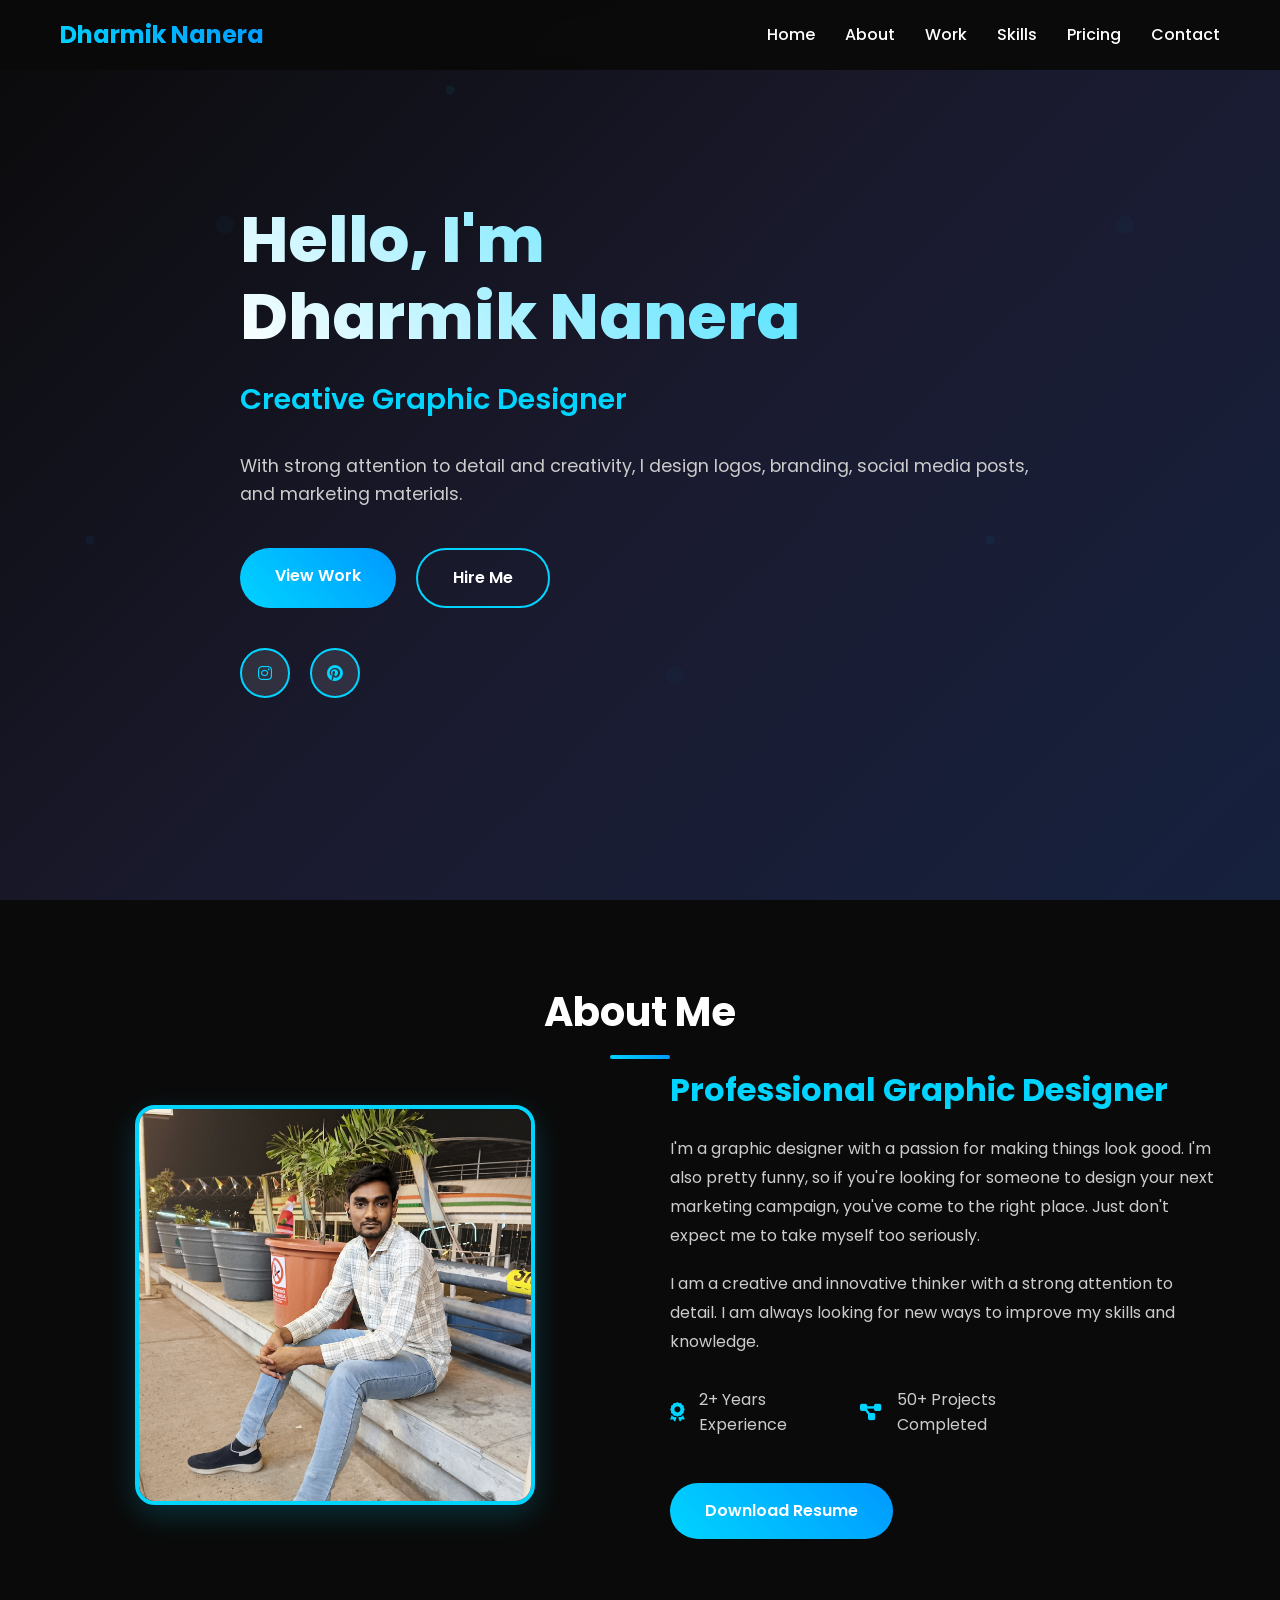
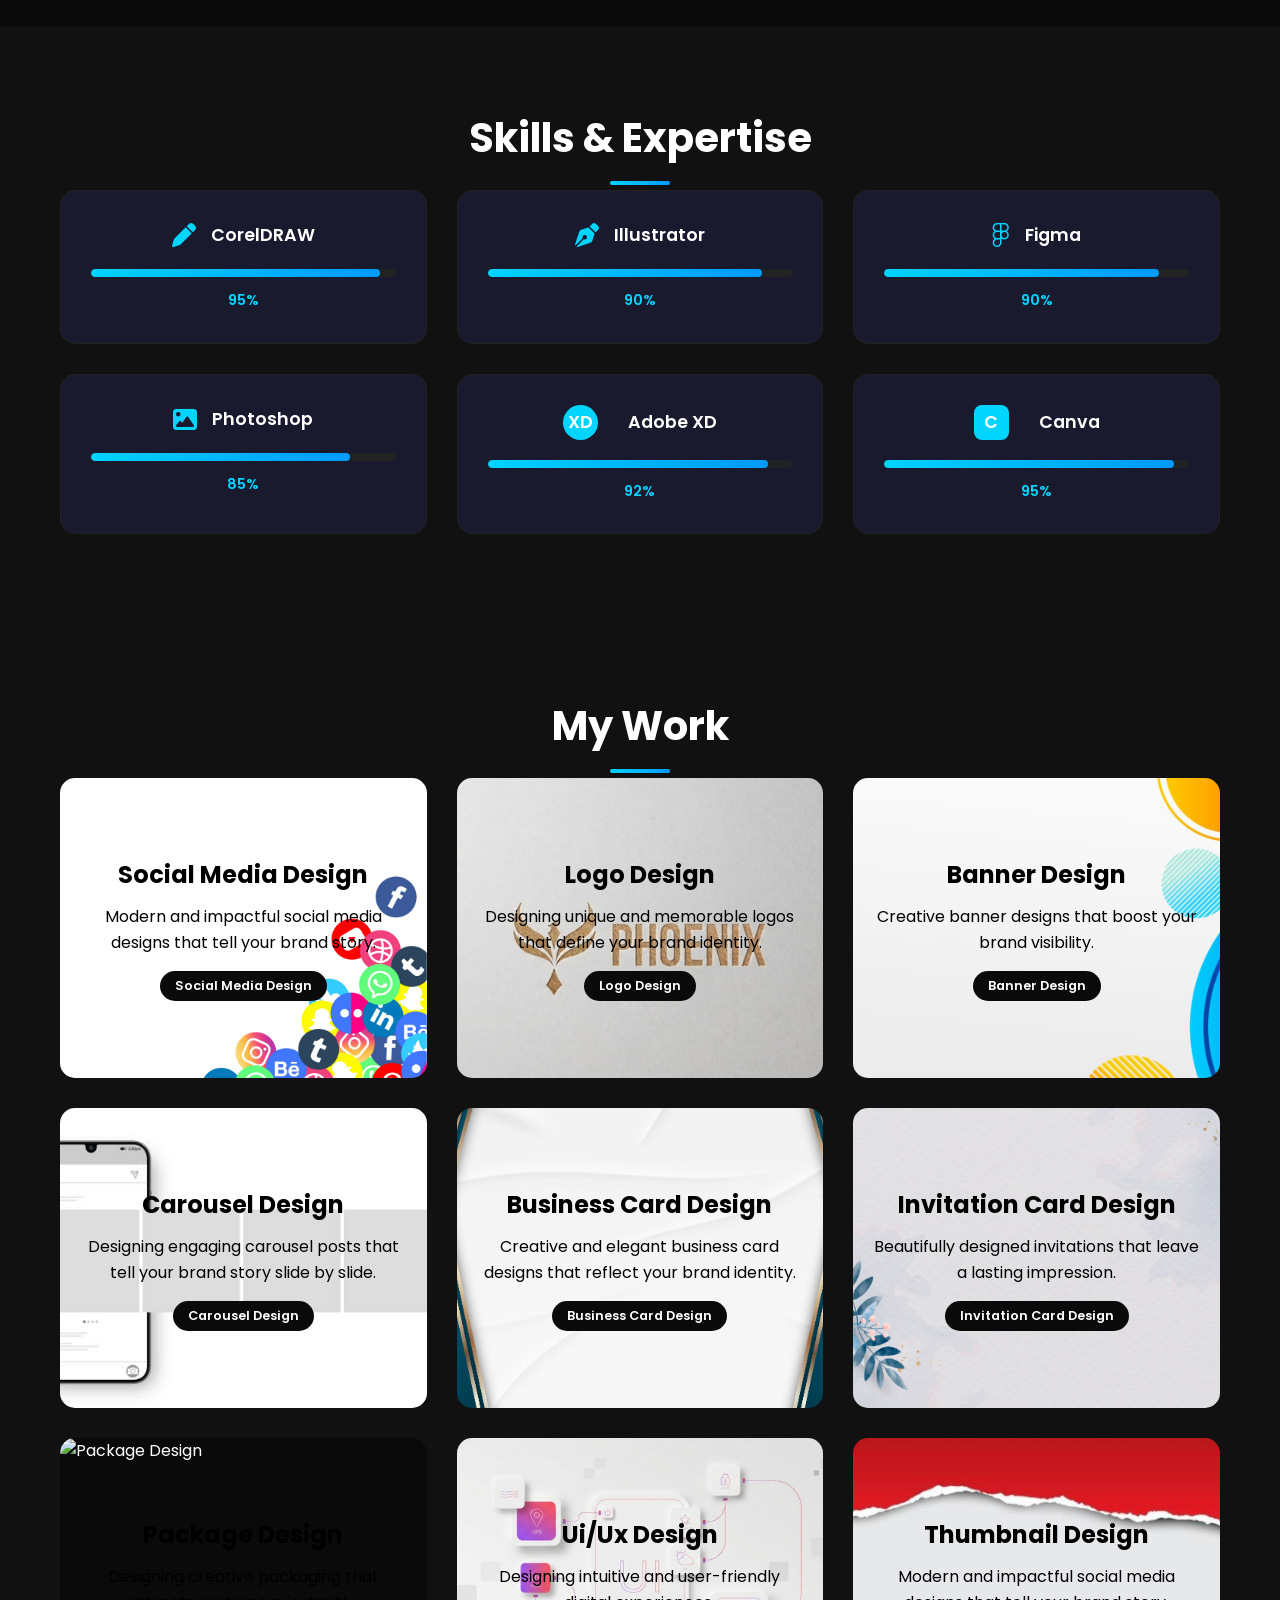
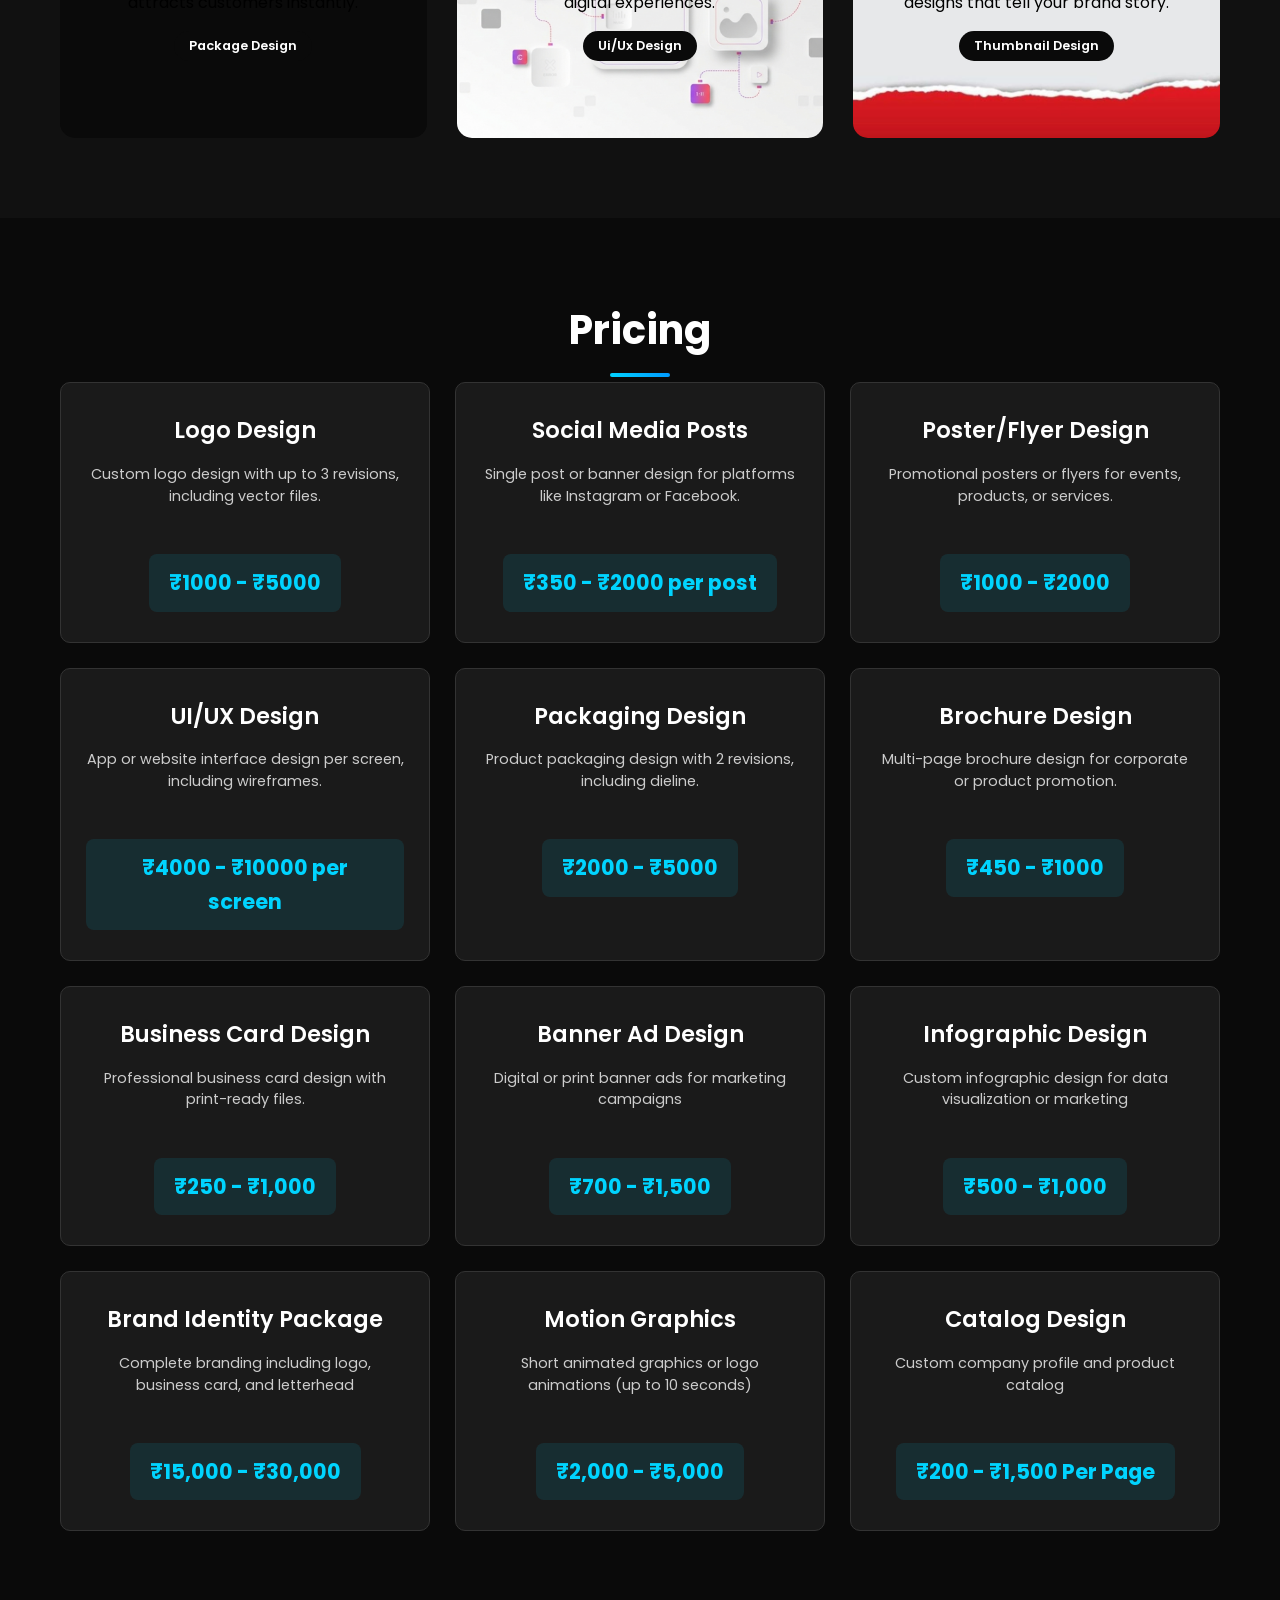
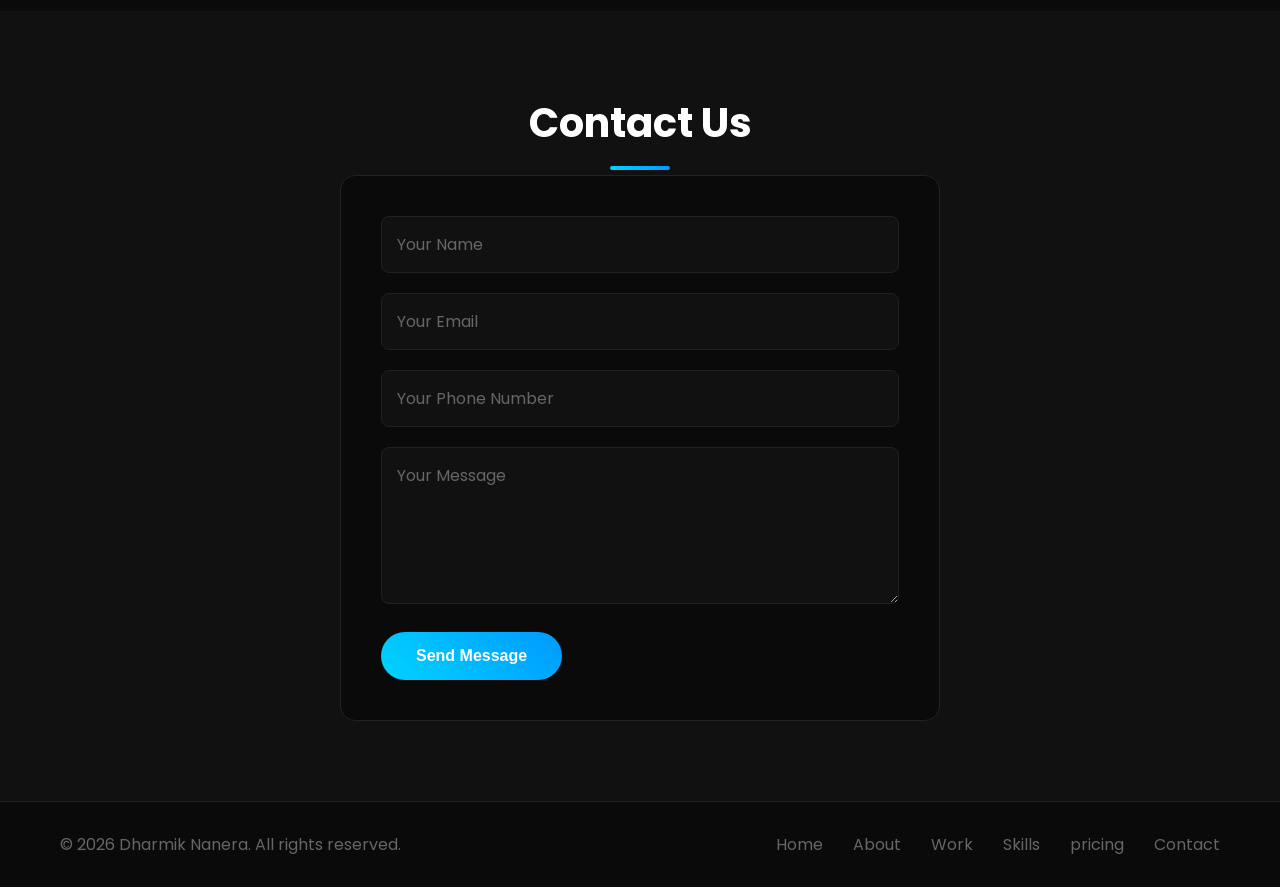
==== index.html @ c9601261 "first commit" ====
<!DOCTYPE html>
<html lang="en">
<head>
    <meta charset="UTF-8">
    <meta name="viewport" content="width=device-width, initial-scale=1.0">
    <title>Dharmik Nanera - Graphic Designer Portfolio</title>
    <link rel="stylesheet" href="styles.css">
    <link rel="stylesheet" href="https://cdnjs.cloudflare.com/ajax/libs/font-awesome/6.4.0/css/all.min.css">
    <link href="https://fonts.googleapis.com/css2?family=Poppins:wght@300;400;500;600;700;800&display=swap" rel="stylesheet">
</head>
<body>
    <!-- Navigation -->
    <nav class="navbar" id="navbar">
        <div class="nav-container">
            <div class="nav-logo">
                <h2>Dharmik Nanera</h2>
            </div>
            <ul class="nav-menu">
                <li class="nav-item">
                    <a href="#home" class="nav-link">Home</a>
                </li>
                <li class="nav-item">
                    <a href="#about" class="nav-link">About</a>
                </li>
                <li class="nav-item">
                    <a href="#work" class="nav-link">Work</a>
                </li>
                <li class="nav-item">
                    <a href="#skills" class="nav-link">Skills</a>
                </li>
                <li class="nav-item">
                    <a href="#pricing" class="nav-link">Pricing</a>
                </li>
                <li class="nav-item">
                    <a href="#contact" class="nav-link">Contact</a>
                </li>
            </ul>
            <div class="hamburger">
                <span class="bar"></span>
                <span class="bar"></span>
                <span class="bar"></span>
            </div>
        </div>
    </nav>

    <!-- Hero Section -->
    <section id="home" class="hero">
        <div class="hero-container">
            <div class="hero-content">
                <h5 class="hero-title">Hello, I'm <br>Dharmik Nanera</h>
                <h2 class="hero-subtitle">Creative Graphic Designer</h2>
                <p class="hero-description">
                   With strong attention to detail and creativity, I design logos, branding, 
                   social media posts, and marketing materials.
                </p>
                <div class="hero-buttons">
                    <a href="#work" class="btn btn-primary">View Work</a>
                    <a href="#contact" class="btn btn-secondary">Hire Me</a>
                </div>
                <div class="hero-social">
    
                    <a href="https://www.instagram.com/dharmikgraphix001?igsh=ZXY5anR0Z29kdGcz" class="social-link"><i class="fab fa-instagram"></i></a>
                    <a href="https://pin.it/7igQbmLU3" class="social-link"><i class="fab fa-pinterest"></i></a>
                </div>
            </div>
        </div>
    </section>

    <!-- About Section -->
    <section id="about" class="about">
        <div class="container">
            <h2 class="section-title">About Me</h2>
            <div class="about-content">
                <div class="about-image">
                    <img src="assets/images/123.jpeg" alt="Dharmik Nanera" class="about-profile-img" >
                </div>
                <div class="about-text">
                    <h3>Professional Graphic Designer</h3>
                    <p>
                       I'm a graphic designer with a passion for making things look good. I'm also pretty
funny, so if you're looking for someone to design your next marketing campaign,
you've come to the right place. Just don't expect me to take myself too seriously.
                    </p>
                    <p>
                       I am a creative and innovative thinker with a strong attention to detail. I am always
looking for new ways to improve my skills and knowledge.
                    </p>
                    <div class="about-info">
                        <div class="info-item">
                            <i class="fas fa-award"></i>
                            <span>2+ Years Experience</span>
                        </div>
                        <div class="info-item">
                            <i class="fas fa-project-diagram"></i>
                            <span>50+ Projects Completed</span>
                        </div>
                    </div>
                    <a href="c:\Users\Dharmik\Downloads\Dharmik cv.pdf (1).pdf" class="btn btn-primary">Download Resume</a>
                </div>
            </div>
        </div>
    </section>

    <!-- Skills Section -->
    <section id="skills" class="skills">
        <div class="container">
            <h2 class="section-title">Skills & Expertise</h2>
            <div class="skills-grid">
                <div class="skill-item">
                    <div class="skill-header">
                        <i class="fas fa-pen"></i>
                        <span>CorelDRAW</span>
                    </div>
                    <div class="skill-bar">
                        <div class="skill-progress" data-progress="95"></div>
                    </div>
                    <span class="skill-percentage">95%</span>
                </div>
                <div class="skill-item">
                    <div class="skill-header">
                        <i class="fas fa-pen-nib"></i>
                        <span>Illustrator</span>
                    </div>
                    <div class="skill-bar">
                        <div class="skill-progress" data-progress="90"></div>
                    </div>
                    <span class="skill-percentage">90%</span>
                </div>
                <div class="skill-item">
                    <div class="skill-header">
                        <i class="fab fa-figma"></i>
                        <span>Figma</span>
                    </div>
                    <div class="skill-bar">
                        <div class="skill-progress" data-progress="90"></div>
                    </div>
                    <span class="skill-percentage">90%</span>
                </div>
                <div class="skill-item">
                    <div class="skill-header">
                        <i class="fas fa-image"></i>
                        <span>Photoshop</span>
                    </div>
                    <div class="skill-bar">
                        <div class="skill-progress" data-progress="85"></div>
                    </div>
                    <span class="skill-percentage">85%</span>
                </div>
                <div class="skill-item">
                    <div class="skill-header">
                        <span class="xd-icon">XD</span>
                        <span>Adobe XD</span>
                    </div>
                    <div class="skill-bar">
                        <div class="skill-progress" data-progress="92"></div>
                    </div>
                    <span class="skill-percentage">92%</span>
                </div>
                <div class="skill-item">
                    <div class="skill-header">
                        <span class="canva-icon">C</span>
                        <span>Canva</span>
                    </div>
                    <div class="skill-bar">
                        <div class="skill-progress" data-progress="95"></div>
                    </div>
                    <span class="skill-percentage">95%</span>
                </div>
            </div>
        </div>
    </section>

    <!-- Portfolio Section -->
    <section id="work" class="portfolio">
        <div class="container">
            <h2 class="section-title">My Work</h2>
            <div class="portfolio-grid">
                <div class="portfolio-item">
                    <a href="social-media-design.html" class="portfolio-link">
                        <div class="portfolio-image">
                            <img src="assets/images/Social Media Design 2.jpg" alt="Social Media Design">
                            <div class="portfolio-overlay">
                                <h3>Social Media Design</h3>
                                <p>Modern and impactful social media designs that tell your brand story.</p>
                                <span class="portfolio-category">Social Media Design</span>
                            </div>
                        </div>
                    </a>
                </div>
                <div class="portfolio-item">
                    <a href="logo-design.html" class="portfolio-link">
                        <div class="portfolio-image">
                            <img src="assets/images/Logo .jpeg" alt="Logo Design">
                            <div class="portfolio-overlay">
                                <h3>Logo Design</h3>
                                <p>Designing unique and memorable logos that define your brand identity.</p>
                                <span class="portfolio-category">Logo Design</span>
                            </div>
                        </div>
                    </a>
                </div>
                <div class="portfolio-item">
                    <a href="banner-design.html" class="portfolio-link">
                        <div class="portfolio-image">
                            <img src="assets/images/banner design.jpg" alt="Banner Design">
                            <div class="portfolio-overlay">
                                <h3>Banner Design</h3>
                                <p>Creative banner designs that boost your brand visibility.</p>
                                <span class="portfolio-category">Banner Design</span>
                            </div>
                        </div>
                    </a>
                </div>
                <div class="portfolio-item">
                    <a href="carousel-design.html" class="portfolio-link">
                        <div class="portfolio-image">
                            <img src="assets/images/carousel design.jpg" alt="Carousel Design">
                            <div class="portfolio-overlay">
                                <h3>Carousel Design</h3>
                                <p>Designing engaging carousel posts that tell your brand story slide by slide.</p>
                                <span class="portfolio-category">Carousel Design</span>
                            </div>
                        </div>
                    </a>
                </div>
                <div class="portfolio-item">
                    <a href="business-card-design.html" class="portfolio-link">
                        <div class="portfolio-image">
                            <img src="assets/images/business card.jpg" alt="Business Card Design">
                            <div class="portfolio-overlay">
                                <h3>Business Card Design</h3>
                                <p>Creative and elegant business card designs that reflect your brand identity.</p>
                                <span class="portfolio-category">Business Card Design</span>
                            </div>
                        </div>
                    </a>
                </div>
                <div class="portfolio-item">
                    <a href="invitation-card-design.html" class="portfolio-link">
                        <div class="portfolio-image">
                            <img src="assets/images/invitation card.jpg" alt="Invitation Card Design">
                            <div class="portfolio-overlay">
                                <h3>Invitation Card Design</h3>
                                <p>Beautifully designed invitations that leave a lasting impression.</p>
                                <span class="portfolio-category">Invitation Card Design</span>
                            </div>
                        </div>
                    </a>
                </div>
                <div class="portfolio-item">
                    <a href="package-design.html" class="portfolio-link">
                        <div class="portfolio-image">
                            <img src="assets/images/package design.jpg" alt="Package Design">
                            <div class="portfolio-overlay">
                                <h3>Package Design</h3>
                                <p>Designing creative packaging that attracts customers instantly.</p>
                                <span class="portfolio-category">Package Design</span>
                            </div>
                        </div>
                    </a>
                </div>
                <div class="portfolio-item">
                    <a href="ui-ux-design.html" class="portfolio-link">
                        <div class="portfolio-image">
                            <img src="assets/images/uiux.png" alt="Ui/Ux Design">
                            <div class="portfolio-overlay">
                                <h3>Ui/Ux Design</h3>
                                <p>Designing intuitive and user-friendly digital experiences.</p>
                                <span class="portfolio-category">Ui/Ux Design</span>
                            </div>
                        </div>
                    </a>
                </div>
                <div class="portfolio-item">
                    <a href="thumbnail-design.html" class="portfolio-link">
                        <div class="portfolio-image">
                            <img src="assets/images/thumanel.jpg" alt="Thumbnail Design">
                            <div class="portfolio-overlay">
                                <h3>Thumbnail Design</h3>
                                <p>Modern and impactful social media designs that tell your brand story.</p>
                                <span class="portfolio-category">Thumbnail Design</span>
                            </div>
                        </div>
                    </a>
                </div>
            </div>
        </div>
    </section>

    <!-- Pricing Section -->
    <section id="pricing" class="pricing">
        <div class="container">
            <h2 class="section-title">Pricing</h2>
            <div class="pricing-grid">
                <div class="pricing-card">
                    <h3>Logo Design</h3>
                    <p>Custom logo design with up to 3 revisions, including vector files.</p>
                    <div class="price-range">₹1000 - ₹5000</div>
                </div>
                <div class="pricing-card">
                    <h3>Social Media Posts</h3>
                    <p>Single post or banner design for platforms like Instagram or Facebook.</p>
                    <div class="price-range">₹350 - ₹2000 per post</div>
                </div>
                <div class="pricing-card">
                    <h3>Poster/Flyer Design</h3>
                    <p>Promotional posters or flyers for events, products, or services.</p>
                    <div class="price-range">₹1000 - ₹2000</div>
                </div>
                <div class="pricing-card">
                    <h3>UI/UX Design</h3>
                    <p>App or website interface design per screen, including wireframes.</p>
                    <div class="price-range">₹4000 - ₹10000 per screen</div>
                </div>
                <div class="pricing-card">
                    <h3>Packaging Design</h3>
                    <p>Product packaging design with 2 revisions, including dieline.</p>
                    <div class="price-range">₹2000 - ₹5000</div>
                </div>
                <div class="pricing-card">
                    <h3>Brochure Design</h3>
                    <p>Multi-page brochure design for corporate or product promotion.</p>
                    <div class="price-range">₹450 - ₹1000</div>
                </div>
                <div class="pricing-card">
                    <h3>Business Card Design</h3>
                    <p>Professional business card design with print-ready files.</p>
                    <div class="price-range">₹250 - ₹1,000</div>
                </div>
                <div class="pricing-card">
                    <h3>Banner Ad Design</h3>
                    <p>Digital or print banner ads for marketing campaigns</p>
                    <div class="price-range">₹700 - ₹1,500</div>
                </div>
                <div class="pricing-card">
                    <h3>Infographic Design</h3>
                    <p>Custom infographic design for data visualization or marketing</p>
                    <div class="price-range">₹500 - ₹1,000</div>
                </div>
                <div class="pricing-card">
                    <h3>Brand Identity Package</h3>
                    <p>Complete branding including logo, business card, and letterhead</p>
                    <div class="price-range">₹15,000 - ₹30,000</div>
                </div>
                <div class="pricing-card">
                    <h3>Motion Graphics</h3>
                    <p>Short animated graphics or logo animations (up to 10 seconds)</p>
                    <div class="price-range">₹2,000 - ₹5,000</div>
                </div>
                <div class="pricing-card">
                    <h3>Catalog Design</h3>
                    <p>Custom company profile and product catalog</p>
                    <div class="price-range">₹200 - ₹1,500 Per Page</div>
                </div>
            </div>
        </div>
    </section>

    <!-- Contact Section -->
    <section id="contact" class="contact">
        <div class="container">
            <h2 class="section-title">Contact Us</h2>
            <div class="contact-content">
                
                <form class="contact-form" id="contactForm">
                    <div class="form-group">
                        <input type="text" id="name" name="name" placeholder="Your Name" required>
                    </div>
                    <div class="form-group">
                        <input type="email" id="email" name="email" placeholder="Your Email" required>
                    </div>
                    <div class="form-group">
                        <input type="tel" id="Phone" name="Phone" placeholder="Your Phone Number" required>
                    </div>
                    <div class="form-group">
                        <textarea id="message" name="message" rows="5" placeholder="Your Message" required></textarea>
                    </div>
                    <button type="submit" class="btn btn-primary">Send Message</button>
                </form>
            </div>
        </div>
    </section>

    <!-- Footer -->
    <footer class="footer">
        <div class="container">
            <div class="footer-content">
                <div class="footer-text">
                    <p>&copy; 2026 Dharmik Nanera. All rights reserved.</p>
                </div>
                <div class="footer-links">
                    <a href="#home">Home</a>
                    <a href="#about">About</a>
                    <a href="#work">Work</a>
                    <a href="#skills">Skills</a>
                    <a href="#pricing">pricing</a>
                    <a href="#contact">Contact</a>
                </div>
            </div>
        </div>
    </footer>

    <!-- Work Modal -->
    <div id="workModal" class="work-modal">
        <div class="modal-content">
            <span class="close-modal">&times;</span>
            <div class="modal-body">
                <img id="modalImage" src="" alt="">
                <div class="modal-info">
                    <h3 id="modalTitle"></h3>
                    <p id="modalDescription"></p>
                </div>
            </div>
        </div>
    </div>

    <script>
        // Modal functionality
        const modal = document.getElementById('workModal');
        const modalImg = document.getElementById('modalImage');
        const modalTitle = document.getElementById('modalTitle');
        const modalDescription = document.getElementById('modalDescription');
        const closeModal = document.querySelector('.close-modal');

        // Add click event to all portfolio items
        document.querySelectorAll('.portfolio-item').forEach(item => {
            item.addEventListener('click', function() {
                const img = this.querySelector('img');
                const overlay = this.querySelector('.portfolio-overlay');
                const title = overlay.querySelector('h3').textContent;
                const description = overlay.querySelector('p').textContent;
                
                modalImg.src = img.src;
                modalImg.alt = img.alt;
                modalTitle.textContent = title;
                modalDescription.textContent = description;
                
                modal.style.display = 'block';
                document.body.style.overflow = 'hidden';
            });
        });

        // Close modal when clicking the close button
        closeModal.addEventListener('click', function() {
            modal.style.display = 'none';
            document.body.style.overflow = 'auto';
        });

        // Close modal when clicking outside the modal content
        modal.addEventListener('click', function(e) {
            if (e.target === modal) {
                modal.style.display = 'none';
                document.body.style.overflow = 'auto';
            }
        });

        // Close modal with Escape key
        document.addEventListener('keydown', function(e) {
            if (e.key === 'Escape' && modal.style.display === 'block') {
                modal.style.display = 'none';
                document.body.style.overflow = 'auto';
            }
        });

        // Contact Form functionality
        const contactForm = document.querySelector('.contact-form');
        
        if (contactForm) {
            contactForm.addEventListener('submit', function(e) {
                e.preventDefault();
                
                // Get form values
                const name = document.getElementById('name').value.trim();
                const email = document.getElementById('email').value.trim();
                const phone = document.getElementById('Phone').value.trim();
                const message = document.getElementById('message').value.trim();
                
                // Basic validation
                if (!name || !email || !phone || !message) {
                    showNotification('Please fill in all fields', 'error');
                    return;
                }
                
                // Email validation
                const emailRegex = /^[^\s@]+@[^\s@]+\.[^\s@]+$/;
                if (!emailRegex.test(email)) {
                    showNotification('Please enter a valid email address', 'error');
                    return;
                }
                
                // Phone validation (basic)
                const phoneRegex = /^[\d\s\-\+\(\)]+$/;
                if (!phoneRegex.test(phone) || phone.length < 10) {
                    showNotification('Please enter a valid phone number', 'error');
                    return;
                }
                
                // Simulate form submission
                const submitBtn = contactForm.querySelector('button[type="submit"]');
                const originalText = submitBtn.textContent;
                submitBtn.textContent = 'Sending...';
                submitBtn.disabled = true;
                
                // Automatic email sending using Web3Forms (free service)
                console.log('Sending email automatically to dharmikgraphix001@gmail.com');
                
                // Send to Web3Forms (free email service)
                fetch('https://api.web3forms.com/submit', {
                    method: 'POST',
                    headers: {
                        'Content-Type': 'application/json',
                        'Accept': 'application/json'
                    },
                    body: JSON.stringify({
                        access_key: '6ae01889-8403-4fb0-b8d7-5cd8e2e97e2a', // Replace with your Web3Forms access key
                        subject: `New Contact from ${name} (${email})`,
                        from_name: name,
                        from_email: email,
                        phone: phone,
                        message: message,
                        to_email: 'dharmikgraphix001@gmail.com'
                    })
                })
                .then(response => response.json())
                .then(data => {
                    if (data.success) {
                        // Reset form
                        contactForm.reset();
                        submitBtn.textContent = originalText;
                        submitBtn.disabled = false;
                        showNotification('Message sent successfully! Check dharmikgraphix001@gmail.com', 'success');
                        console.log('Email sent to dharmikgraphix001@gmail.com');
                    } else {
                        throw new Error(data.message || 'Failed to send email');
                    }
                })
                .catch(error => {
                    console.error('Email sending error:', error);
                    
                    // Fallback to mailto
                    const subject = encodeURIComponent(`New Contact from ${name} (${email})`);
                    const body = encodeURIComponent(`Name: ${name}\nEmail: ${email}\nPhone: ${phone}\n\nMessage:\n${message}`);
                    window.location.href = `mailto:dharmikgraphix001@gmail.com?subject=${subject}&body=${body}`;
                    
                    submitBtn.textContent = originalText;
                    submitBtn.disabled = false;
                    showNotification('Opening email client to send message...', 'info');
                });
            });
        }
        
        // Notification function
        function showNotification(message, type = 'info') {
            // Remove any existing notifications
            const existingNotification = document.querySelector('.notification');
            if (existingNotification) {
                existingNotification.remove();
            }
            
            // Create notification element
            const notification = document.createElement('div');
            notification.className = `notification notification-${type}`;
            notification.textContent = message;
            
            // Add styles
            notification.style.cssText = `
                position: fixed;
                top: 20px;
                right: 20px;
                padding: 15px 20px;
                border-radius: 8px;
                color: white;
                font-weight: 500;
                z-index: 10000;
                max-width: 300px;
                word-wrap: break-word;
                transform: translateX(100%);
                transition: transform 0.3s ease;
                box-shadow: 0 4px 12px rgba(0, 0, 0, 0.3);
            `;
            
            // Set background color based on type
            switch(type) {
                case 'success':
                    notification.style.backgroundColor = '#4caf50';
                    break;
                case 'error':
                    notification.style.backgroundColor = '#f44336';
                    break;
                default:
                    notification.style.backgroundColor = '#00d4ff';
            }
            
            // Add to page
            document.body.appendChild(notification);
            
            // Animate in
            setTimeout(() => {
                notification.style.transform = 'translateX(0)';
            }, 100);
            
            // Remove after 5 seconds
            setTimeout(() => {
                notification.style.transform = 'translateX(100%)';
                setTimeout(() => {
                    if (notification.parentNode) {
                        notification.remove();
                    }
                }, 300);
            }, 5000);
        }
    </script>

    </body>
</html>
---- styles.css ----
/* Reset and Base Styles */
* {
    margin: 0;
    padding: 0;
    box-sizing: border-box;
}

html {
    scroll-behavior: smooth;
}

body {
    font-family: 'Poppins', sans-serif;
    background-color: #0a0a0a;
    color: #ffffff;
    line-height: 1.6;
    overflow-x: hidden;
}

.container {
    max-width: 1200px;
    margin: 0 auto;
    padding: 0 20px;
}

/* Section Styles */
section {
    padding: 80px 0;
}

.section-title {
    font-size: 2.5rem;
    font-weight: 700;
    text-align: center;
    margin-bottom: 60px;
    color: #ffffff;
    position: relative;
}

.section-title::after {
    content: '';
    position: absolute;
    bottom: -15px;
    left: 50%;
    transform: translateX(-50%);
    width: 60px;
    height: 4px;
    background: linear-gradient(45deg, #00d4ff, #0099ff);
    border-radius: 2px;
}

/* Navigation */
.navbar {
    position: fixed;
    top: 0;
    left: 0;
    width: 100%;
    background: rgba(10, 10, 10, 0.95);
    backdrop-filter: blur(10px);
    z-index: 1000;
    transition: all 0.3s ease;
}

.nav-container {
    max-width: 1200px;
    margin: 0 auto;
    padding: 0 20px;
    display: flex;
    justify-content: space-between;
    align-items: center;
    height: 70px;
}

.nav-logo h2 {
    font-size: 1.5rem;
    font-weight: 700;
    background: linear-gradient(45deg, #00d4ff, #0099ff);
    -webkit-background-clip: text;
    -webkit-text-fill-color: transparent;
    background-clip: text;
}

.nav-menu {
    display: flex;
    list-style: none;
    gap: 30px;
}

.nav-link {
    color: #ffffff;
    text-decoration: none;
    font-weight: 500;
    transition: all 0.3s ease;
    position: relative;
}

.nav-link::after {
    content: '';
    position: absolute;
    bottom: -5px;
    left: 0;
    width: 0;
    height: 2px;
    background: linear-gradient(45deg, #00d4ff, #0099ff);
    transition: width 0.3s ease;
}

.nav-link:hover::after {
    width: 100%;
}

.nav-link:hover {
    color: #00d4ff;
}

.hamburger {
    display: none;
    flex-direction: column;
    cursor: pointer;
}

.bar {
    width: 25px;
    height: 3px;
    background-color: #ffffff;
    margin: 3px 0;
    transition: 0.3s;
}

/* Hero Section */
.hero {
    min-height: 100vh;
    display: flex;
    align-items: center;
    background: linear-gradient(135deg, #0a0a0a 0%, #1a1a2e 50%, #16213e 100%);
    position: relative;
    overflow: hidden;
}

.hero::before {
    content: '';
    position: absolute;
    top: 0;
    left: 0;
    right: 0;
    bottom: 0;
    background: url('data:image/svg+xml,<svg xmlns="http://www.w3.org/2000/svg" viewBox="0 0 100 100"><defs><pattern id="grain" width="100" height="100" patternUnits="userSpaceOnUse"><circle cx="25" cy="25" r="1" fill="%2300d4ff" opacity="0.1"/><circle cx="75" cy="75" r="1" fill="%230099ff" opacity="0.1"/><circle cx="50" cy="10" r="0.5" fill="%2300d4ff" opacity="0.2"/><circle cx="10" cy="60" r="0.5" fill="%230099ff" opacity="0.2"/></pattern></defs><rect width="100" height="100" fill="url(%23grain)"/></svg>');
    opacity: 0.3;
}

.hero-container {
    max-width: 1200px;
    margin: 0 auto;
    padding: 0 20px;
    position: relative;
    z-index: 1;
}

.hero-content {
    max-width: 800px;
}

.hero-title {
    font-size: 4rem;
    font-weight: 800;
    margin-bottom: 20px;
    line-height: 1.2;
    background: linear-gradient(45deg, #ffffff, #00d4ff);
    -webkit-background-clip: text;
    -webkit-text-fill-color: transparent;
    background-clip: text;
    animation: fadeInUp 1s ease;
}

.hero-subtitle {
    font-size: 1.8rem;
    font-weight: 600;
    color: #00d4ff;
    margin-bottom: 30px;
    animation: fadeInUp 1s ease 0.2s;
    animation-fill-mode: backwards;
}

.hero-description {
    font-size: 1.1rem;
    color: #cccccc;
    margin-bottom: 40px;
    animation: fadeInUp 1s ease 0.4s;
    animation-fill-mode: backwards;
}

.hero-buttons {
    display: flex;
    gap: 20px;
    margin-bottom: 40px;
    animation: fadeInUp 1s ease 0.6s;
    animation-fill-mode: backwards;
}

.btn {
    padding: 15px 35px;
    border: none;
    border-radius: 50px;
    font-size: 1rem;
    font-weight: 600;
    text-decoration: none;
    cursor: pointer;
    transition: all 0.3s ease;
    display: inline-block;
    position: relative;
    overflow: hidden;
}

.btn-primary {
    background: linear-gradient(45deg, #00d4ff, #0099ff);
    color: #ffffff;
}

.btn-primary:hover {
    transform: translateY(-3px);
    box-shadow: 0 10px 30px rgba(0, 212, 255, 0.3);
}

.btn-secondary {
    background: transparent;
    color: #ffffff;
    border: 2px solid #00d4ff;
}

.btn-secondary:hover {
    background: #00d4ff;
    color: #0a0a0a;
    transform: translateY(-3px);
}

.hero-social {
    display: flex;
    gap: 20px;
    animation: fadeInUp 1s ease 0.8s;
    animation-fill-mode: backwards;
}

.social-link {
    width: 50px;
    height: 50px;
    border-radius: 50%;
    background: rgba(255, 255, 255, 0.1);
    border: 2px solid #00d4ff;
    display: flex;
    align-items: center;
    justify-content: center;
    color: #00d4ff;
    text-decoration: none;
    transition: all 0.3s ease;
}

.social-link:hover {
    background: #00d4ff;
    color: #0a0a0a;
    transform: translateY(-5px);
}

/* About Section */
.about {
    background: #0a0a0a;
    color: #ffffff;
}

.about-content {
    display: grid;
    grid-template-columns: 1fr 1fr;
    gap: 60px;
    align-items: center;
}

.about-image {
    position: relative;
}

.about-profile-img {
    width: 100%;
    max-width: 400px;
    height: 400px;
    object-fit: cover;
    border-radius: 20px;
    border: 4px solid #00d4ff;
    box-shadow: 0 10px 30px rgba(0, 212, 255, 0.2);
    transition: all 0.3s ease;
    margin: 0 auto;
    display: block;
}

.about-profile-img:hover {
    transform: scale(1.05);
    box-shadow: 0 15px 40px rgba(0, 212, 255, 0.3);
}

.about-text h3 {
    font-size: 2rem;
    font-weight: 700;
    margin-bottom: 20px;
    color: #00d4ff;
}

.about-text p {
    color: #cccccc;
    margin-bottom: 20px;
    line-height: 1.8;
}

.about-info {
    display: grid;
    grid-template-columns: repeat(3, 1fr);
    gap: 20px;
    margin: 30px 0;
}

.info-item {
    display: flex;
    align-items: center;
    gap: 15px;
    margin-bottom: 15px;
    color: #cccccc;
}

.info-item i {
    color: #00d4ff;
    font-size: 1.2rem;
}

/* Skills Section */
.skills {
    background: #0a0a0a;
}

.skills-grid {
    display: grid;
    grid-template-columns: repeat(auto-fit, minmax(300px, 1fr));
    gap: 30px;
}

.skill-item {
    background: #111111;
    padding: 30px;
    border-radius: 15px;
    border: 1px solid #222222;
    transition: all 0.3s ease;
}

/* Skills Section */
.skills {
    background: #111111;
}

.skills-grid {
    display: grid;
    grid-template-columns: repeat(3, 1fr);
    gap: 30px;
}

.skill-item {
    background: #1a1a2e;
    padding: 30px;
    border-radius: 15px;
    text-align: center;
    border: 1px solid #222222;
    transition: all 0.3s ease;
}

.skill-item:hover {
    transform: translateY(-5px);
    border-color: #00d4ff;
    box-shadow: 0 10px 30px rgba(0, 212, 255, 0.2);
}

.skill-header {
    display: flex;
    align-items: center;
    justify-content: center;
    gap: 15px;
    margin-bottom: 20px;
}

.skill-header i {
    font-size: 1.5rem;
    color: #00d4ff;
}

.xd-icon {
    display: inline-flex;
    align-items: center;
    justify-content: center;
    width: 35px;
    height: 35px;
    background: #00d4ff;
    color: #ffffff;
    border-radius: 50%;
    font-weight: bold;
    font-size: 0.9rem;
    margin-right: 15px;
}

.canva-icon {
    display: inline-flex;
    align-items: center;
    justify-content: center;
    width: 35px;
    height: 35px;
    background: #00d4ff;
    color: #ffffff;
    border-radius: 8px;
    font-weight: bold;
    font-size: 0.7rem;
    margin-right: 15px;
}

.skill-header span {
    font-weight: 600;
    font-size: 1.1rem;
    color: #ffffff;
}

.skill-bar {
    width: 100%;
    height: 8px;
    background: #222222;
    border-radius: 4px;
    overflow: hidden;
    margin-bottom: 10px;
}

.skill-progress {
    height: 100%;
    background: linear-gradient(45deg, #00d4ff, #0099ff);
    border-radius: 4px;
    width: 0;
    transition: width 2s ease;
    animation: progressFill 2s ease forwards;
}

/* Set progress values using CSS variables */
.skill-progress[data-progress="95"] { --progress: 95%; }
.skill-progress[data-progress="90"] { --progress: 90%; }
.skill-progress[data-progress="85"] { --progress: 85%; }
.skill-progress[data-progress="88"] { --progress: 88%; }
.skill-progress[data-progress="92"] { --progress: 92%; }
.skill-progress[data-progress="87"] { --progress: 87%; }

.skill-percentage {
    color: #00d4ff;
    font-weight: 600;
    font-size: 0.9rem;
}

/* Portfolio Section */
.portfolio {
    background: #111111;
}

.portfolio-grid {
    display: grid;
    grid-template-columns: repeat(auto-fit, minmax(350px, 1fr));
    gap: 30px;
}

.portfolio-item {
    position: relative;
    border-radius: 15px;
    overflow: hidden;
    background: #0a0a0a;
    transition: all 0.3s ease;
}

.portfolio-item:hover {
    transform: translateY(-10px);
    box-shadow: 0 20px 40px rgba(0, 212, 255, 0.2);
}

.portfolio-image {
    position: relative;
    height: 300px;
    overflow: hidden;
}

.portfolio-image img {
    width: 100%;
    height: 100%;
    object-fit: cover;
    transition: all 0.3s ease;
}

.portfolio-image .image-placeholder {
    width: 100%;
    height: 100%;
    background: linear-gradient(135deg, #1a1a2e, #16213e);
    display: flex;
    align-items: center;
    justify-content: center;
    font-size: 3rem;
    color: #00d4ff;
    transition: all 0.3s ease;
}

.portfolio-overlay {
    position: absolute;
    top: 0;
    left: 0;
    right: 0;
    bottom: 0;
    display: flex;
    flex-direction: column;
    align-items: center;
    justify-content: center;
    opacity: 1;
    transition: all 0.3s ease;
    padding: 20px;
    text-align: center;
    z-index: 10;
}

.portfolio-item:hover .portfolio-overlay {
    opacity: 1;
}

.portfolio-link {
    text-decoration: none;
    display: block;
    color: inherit;
}

.portfolio-link:hover {
    text-decoration: none;
    color: inherit;
}

.portfolio-item:hover .portfolio-image img {
    transform: scale(1.1);
}

.portfolio-overlay h3 {
    color: #000000;
    font-size: 1.5rem;
    font-weight: 700;
    margin-bottom: 10px;
}

.portfolio-overlay p {
    color: #000000;
    margin-bottom: 15px;
}

.portfolio-category {
    background: #0a0a0a;
    color: #ffffff;
    padding: 5px 15px;
    border-radius: 20px;
    font-size: 0.8rem;
    font-weight: 600;
}

/* Services Section */
.services {
    background: #ffffff;
    padding: 80px 0;
}

.services-grid {
    display: grid;
    grid-template-columns: repeat(auto-fit, minmax(280px, 1fr));
    gap: 30px;
    margin-top: 60px;
    max-width: 1200px;
    margin-left: auto;
    margin-right: auto;
}

.service-card {
    background: #f8f9fa;
    border-radius: 15px;
    padding: 40px 30px;
    text-align: left;
    border: 1px solid #e9ecef;
    transition: all 0.3s ease;
    position: relative;
    cursor: pointer;
}

.service-card:hover {
    transform: translateY(-5px);
    box-shadow: 0 10px 30px rgba(0, 0, 0, 0.1);
    border-color: #6c63ff;
}

.service-icon {
    width: 60px;
    height: 60px;
    background: linear-gradient(135deg, #667eea, #764ba2);
    border-radius: 12px;
    display: flex;
    align-items: center;
    justify-content: center;
    font-size: 1.5rem;
    color: #ffffff;
    margin-bottom: 20px;
    transition: all 0.3s ease;
}

.service-card:hover .service-icon {
    background: linear-gradient(135deg, #6c63ff, #4a47a3);
}

.service-card h3 {
    font-size: 1.4rem;
    font-weight: 700;
    margin-bottom: 15px;
    color: #2d3436;
    font-family: 'Poppins', sans-serif;
}

.service-card p {
    color: #636e72;
    line-height: 1.6;
    font-size: 0.95rem;
    margin-bottom: 20px;
    font-family: 'Poppins', sans-serif;
}

.service-arrow {
    position: absolute;
    bottom: 30px;
    right: 30px;
    width: 40px;
    height: 40px;
    background: #6c63ff;
    border-radius: 50%;
    display: flex;
    align-items: center;
    justify-content: center;
    color: #ffffff;
    font-size: 1rem;
    transition: all 0.3s ease;
}

.service-card:hover .service-arrow {
    background: #4a47a3;
    transform: translateX(5px);
}

/* Why Choose Me Section */
.why-choose {
    background: #ffffff;
    padding: 80px 0;
}

.why-grid {
    display: grid;
    grid-template-columns: repeat(auto-fit, minmax(300px, 1fr));
    gap: 40px;
    margin-top: 60px;
    max-width: 900px;
    margin-left: auto;
    margin-right: auto;
}

.why-card {
    background: #f8f9fa;
    border-radius: 15px;
    padding: 40px 30px;
    text-align: left;
    border: 1px solid #e9ecef;
    transition: all 0.3s ease;
    position: relative;
    cursor: pointer;
}

.why-card:hover {
    transform: translateY(-5px);
    box-shadow: 0 10px 30px rgba(0, 0, 0, 0.1);
    border-color: #6c63ff;
}

.why-icon {
    width: 60px;
    height: 60px;
    background: linear-gradient(135deg, #667eea, #764ba2);
    border-radius: 12px;
    display: flex;
    align-items: center;
    justify-content: center;
    font-size: 1.5rem;
    color: #ffffff;
    margin-bottom: 20px;
    transition: all 0.3s ease;
}

.why-card:hover .why-icon {
    background: linear-gradient(135deg, #6c63ff, #4a47a3);
}

.why-card h3 {
    font-size: 1.4rem;
    font-weight: 700;
    margin-bottom: 15px;
    color: #2d3436;
    font-family: 'Poppins', sans-serif;
}

.why-card p {
    color: #636e72;
    line-height: 1.6;
    font-size: 0.95rem;
    margin-bottom: 20px;
    font-family: 'Poppins', sans-serif;
}

.why-arrow {
    position: absolute;
    bottom: 30px;
    right: 30px;
    width: 40px;
    height: 40px;
    background: #6c63ff;
    border-radius: 50%;
    display: flex;
    align-items: center;
    justify-content: center;
    color: #ffffff;
    font-size: 1rem;
    transition: all 0.3s ease;
}

.why-card:hover .why-arrow {
    background: #4a47a3;
    transform: translateX(5px);
}

.section-title {
    font-size: 2.5rem;
    font-weight: 700;
    text-align: center;
    margin-bottom: 20px;
    color: #ffffff;
    font-family: 'Poppins', sans-serif;
}

/* Pricing Section */
.pricing {
    background: #0a0a0a;
    padding: 80px 0;
}

.pricing-grid {
    display: grid;
    grid-template-columns: repeat(3, 1fr);
    gap: 25px;
    max-width: 1200px;
    margin: 0 auto;
}

.pricing-card {
    background: #1a1a1a;
    border-radius: 10px;
    padding: 30px 25px;
    text-align: center;
    border: 1px solid #333333;
    transition: all 0.3s ease;
    position: relative;
}

.pricing-card:hover {
    transform: translateY(-5px);
    border-color: #00d4ff;
    box-shadow: 0 15px 30px rgba(0, 212, 255, 0.15);
}

.pricing-card h3 {
    font-size: 1.4rem;
    font-weight: 600;
    margin-bottom: 15px;
    color: #ffffff;
}

.pricing-card p {
    font-size: 0.9rem;
    color: #cccccc;
    margin-bottom: 20px;
    line-height: 1.5;
    min-height: 60px;
}

.price-range {
    font-size: 1.3rem;
    font-weight: 700;
    color: #00d4ff;
    background: rgba(0, 212, 255, 0.1);
    padding: 12px 20px;
    border-radius: 8px;
    display: inline-block;
    margin-top: 10px;
}

/* Contact Section */
.contact {
    background: #111111;
}

.contact-content {
    display: flex;
    justify-content: center;
    align-items: center;
}

.contact-info h3 {
    font-size: 2rem;
    font-weight: 700;
    margin-bottom: 20px;
    color: #00d4ff;
}

.contact-info p {
    color: #cccccc;
    margin-bottom: 30px;
    line-height: 1.8;
}

.contact-details {
    margin-bottom: 30px;
}

.contact-item {
    display: flex;
    align-items: center;
    gap: 15px;
    margin-bottom: 15px;
    color: #cccccc;
}

.contact-item i {
    color: #00d4ff;
    font-size: 1.2rem;
    width: 20px;
}

.contact-social {
    display: flex;
    gap: 15px;
}

.contact-form {
    background: #0a0a0a;
    padding: 40px;
    border-radius: 15px;
    border: 1px solid #222222;
    max-width: 600px;
    width: 100%;
}

.form-group {
    margin-bottom: 20px;
}

.form-group input,
.form-group textarea {
    width: 100%;
    padding: 15px;
    background: #111111;
    border: 1px solid #222222;
    border-radius: 8px;
    color: #ffffff;
    font-family: 'Poppins', sans-serif;
    font-size: 1rem;
    transition: all 0.3s ease;
}

.form-group input:focus,
.form-group textarea:focus {
    outline: none;
    border-color: #00d4ff;
    box-shadow: 0 0 10px rgba(0, 212, 255, 0.1);
}

.form-group input::placeholder,
.form-group textarea::placeholder {
    color: #666666;
}

/* Work Gallery Section */
.work-gallery {
    background: #0a0a0a;
    padding: 100px 0;
    min-height: 100vh;
}

.gallery-header {
    text-align: center;
    margin-bottom: 60px;
}

.gallery-header h1 {
    font-size: 3rem;
    font-weight: 800;
    margin-bottom: 20px;
    color: #ffffff;
    background: linear-gradient(45deg, #ffffff, #00d4ff);
    -webkit-background-clip: text;
    -webkit-text-fill-color: transparent;
    background-clip: text;
}

.gallery-header p {
    font-size: 1.2rem;
    color: #cccccc;
    margin-bottom: 30px;
    max-width: 600px;
    margin-left: auto;
    margin-right: auto;
}

.gallery-grid {
    display: grid;
    grid-template-columns: repeat(auto-fit, minmax(300px, 1fr));
    gap: 30px;
    max-width: 1200px;
    margin: 0 auto;
}

.gallery-item {
    position: relative;
    overflow: hidden;
    border-radius: 15px;
    cursor: pointer;
    transition: transform 0.3s ease;
}

.gallery-item:hover {
    transform: translateY(-10px);
}

.gallery-item img {
    width: 100%;
    height: 300px;
    object-fit: cover;
    transition: transform 0.3s ease;
}

.gallery-item:hover img {
    transform: scale(1.1);
}

.gallery-overlay {
    position: absolute;
    bottom: 0;
    left: 0;
    right: 0;
    background: linear-gradient(to top, rgba(0,0,0,0.9), transparent);
    padding: 20px;
    transform: translateY(100%);
    transition: transform 0.3s ease;
}

.gallery-item:hover .gallery-overlay {
    transform: translateY(0);
}

.gallery-overlay h4 {
    font-size: 1.2rem;
    font-weight: 600;
    color: #00d4ff;
    margin-bottom: 5px;
}

.gallery-overlay p {
    color: #cccccc;
    font-size: 0.9rem;
}

/* Lightbox */
.lightbox {
    display: flex;
    position: fixed;
    z-index: 2000;
    left: 0;
    top: 0;
    width: 100%;
    height: 100%;
    background-color: rgba(0, 0, 0, 0.95);
    justify-content: center;
    align-items: center;
    animation: fadeIn 0.3s ease;
}

.lightbox-content {
    position: relative;
    max-width: 90%;
    max-height: 90%;
    display: flex;
    gap: 30px;
    background: #1a1a1a;
    border-radius: 15px;
    overflow: hidden;
    animation: slideIn 0.3s ease;
}

.lightbox-content img {
    max-width: 70%;
    max-height: 80vh;
    object-fit: contain;
}

.lightbox-info {
    padding: 40px;
    display: flex;
    flex-direction: column;
    justify-content: center;
    min-width: 300px;
}

.lightbox-info h3 {
    font-size: 2rem;
    font-weight: 700;
    margin-bottom: 20px;
    color: #00d4ff;
}

.lightbox-info p {
    color: #cccccc;
    line-height: 1.6;
    font-size: 1.1rem;
}

.close-lightbox {
    position: absolute;
    top: 15px;
    right: 25px;
    color: #ffffff;
    font-size: 35px;
    font-weight: bold;
    cursor: pointer;
    z-index: 2001;
    transition: color 0.3s ease;
}

.close-lightbox:hover {
    color: #00d4ff;
}

/* Work Modal */
.work-modal {
    display: none;
    position: fixed;
    z-index: 1000;
    left: 0;
    top: 0;
    width: 100%;
    height: 100%;
    background-color: rgba(0, 0, 0, 0.9);
    animation: fadeIn 0.3s ease;
}

.modal-content {
    position: relative;
    margin: 50px auto;
    padding: 0;
    width: 90%;
    max-width: 900px;
    background: #1a1a1a;
    border-radius: 15px;
    overflow: hidden;
    animation: slideIn 0.3s ease;
}

.close-modal {
    position: absolute;
    top: 15px;
    right: 25px;
    color: #ffffff;
    font-size: 35px;
    font-weight: bold;
    cursor: pointer;
    z-index: 1001;
    transition: color 0.3s ease;
}

.close-modal:hover {
    color: #00d4ff;
}

.modal-body {
    display: grid;
    grid-template-columns: 2fr 1fr;
    gap: 0;
}

.modal-body img {
    width: 100%;
    height: auto;
    object-fit: cover;
}

.modal-info {
    padding: 40px;
    display: flex;
    flex-direction: column;
    justify-content: center;
}

.modal-info h3 {
    font-size: 2rem;
    font-weight: 700;
    margin-bottom: 20px;
    color: #00d4ff;
}

.modal-info p {
    color: #cccccc;
    line-height: 1.6;
    font-size: 1.1rem;
}

@keyframes fadeIn {
    from { opacity: 0; }
    to { opacity: 1; }
}

@keyframes slideIn {
    from { 
        opacity: 0;
        transform: translateY(-50px);
    }
    to { 
        opacity: 1;
        transform: translateY(0);
    }
}
.footer {
    background: #0a0a0a;
    padding: 30px 0;
    border-top: 1px solid #222222;
}

.footer-content {
    display: flex;
    justify-content: space-between;
    align-items: center;
}

.footer-text p {
    color: #666666;
}

.footer-links {
    display: flex;
    gap: 30px;
}

.footer-links a {
    color: #666666;
    text-decoration: none;
    transition: all 0.3s ease;
}

.footer-links a:hover {
    color: #00d4ff;
}

/* CSS-only mobile navigation */
.hamburger {
    display: none;
    flex-direction: column;
    cursor: pointer;
}

.hamburger:hover .bar:nth-child(1) {
    transform: translateY(8px) rotate(45deg);
}

.hamburger:hover .bar:nth-child(2) {
    opacity: 0;
}

.hamburger:hover .bar:nth-child(3) {
    transform: translateY(-8px) rotate(-45deg);
}

.hamburger:hover ~ .nav-menu {
    left: 0;
}

/* CSS-only animations */
@keyframes fadeInUp {
    from {
        opacity: 0;
        transform: translateY(30px);
    }
    to {
        opacity: 1;
        transform: translateY(0);
    }
}

@keyframes slideIn {
    from {
        opacity: 0;
        transform: translateX(-30px);
    }
    to {
        opacity: 1;
        transform: translateX(0);
    }
}

@keyframes progressFill {
    from {
        width: 0;
    }
    to {
        width: var(--progress);
    }
}

/* CSS-only hover effects for mobile menu */
.hamburger:hover .bar {
    background-color: #00d4ff;
}

/* Auto-animate skill bars on page load */
.skill-progress {
    animation: progressFill 2s ease forwards;
}

.skill-progress[data-progress="95"] { animation-delay: 0.2s; }
.skill-progress[data-progress="90"] { animation-delay: 0.4s; }
.skill-progress[data-progress="85"] { animation-delay: 0.6s; }
.skill-progress[data-progress="88"] { animation-delay: 0.8s; }
.skill-progress[data-progress="92"] { animation-delay: 1s; }
.skill-progress[data-progress="87"] { animation-delay: 1.2s; }
@media (max-width: 768px) {
    .nav-menu {
        position: fixed;
        left: -100%;
        top: 70px;
        flex-direction: column;
        background-color: rgba(10, 10, 10, 0.95);
        width: 100%;
        text-align: center;
        transition: 0.3s;
        padding: 20px 0;
    }

    .hamburger {
        display: flex;
    }

    /* CSS-only mobile menu toggle */
    .hamburger:hover ~ .nav-menu {
        left: 0;
    }

    .nav-menu:hover {
        left: 0;
    }

    .hero-title {
        font-size: 2.5rem;
    }

    .hero-subtitle {
        font-size: 1.3rem;
    }

    .hero-buttons {
        flex-direction: column;
        align-items: center;
    }

    .btn {
        width: 200px;
        text-align: center;
    }

    .about-content {
        grid-template-columns: 1fr;
        gap: 40px;
    }

    .contact-content {
        grid-template-columns: 1fr;
        gap: 40px;
    }

    .footer-content {
        flex-direction: column;
        gap: 20px;
        text-align: center;
    }

    .footer-links {
        flex-wrap: wrap;
        justify-content: center;
    }

    .section-title {
        font-size: 2rem;
    }

    .pricing-grid {
        grid-template-columns: 1fr;
    }

    .services-grid {
        grid-template-columns: 1fr;
    }

    .portfolio-grid {
        grid-template-columns: 1fr;
    }

    .skills-grid {
        grid-template-columns: 1fr;
    }
}

@media (max-width: 480px) {
    .container {
        padding: 0 15px;
    }

    section {
        padding: 60px 0;
    }

    .hero-title {
        font-size: 2rem;
    }

    .hero-subtitle {
        font-size: 1.1rem;
    }

    .hero-description {
        font-size: 1rem;
    }

    .section-title {
        font-size: 1.8rem;
    }

    .contact-form {
        padding: 30px 20px;
    }
}
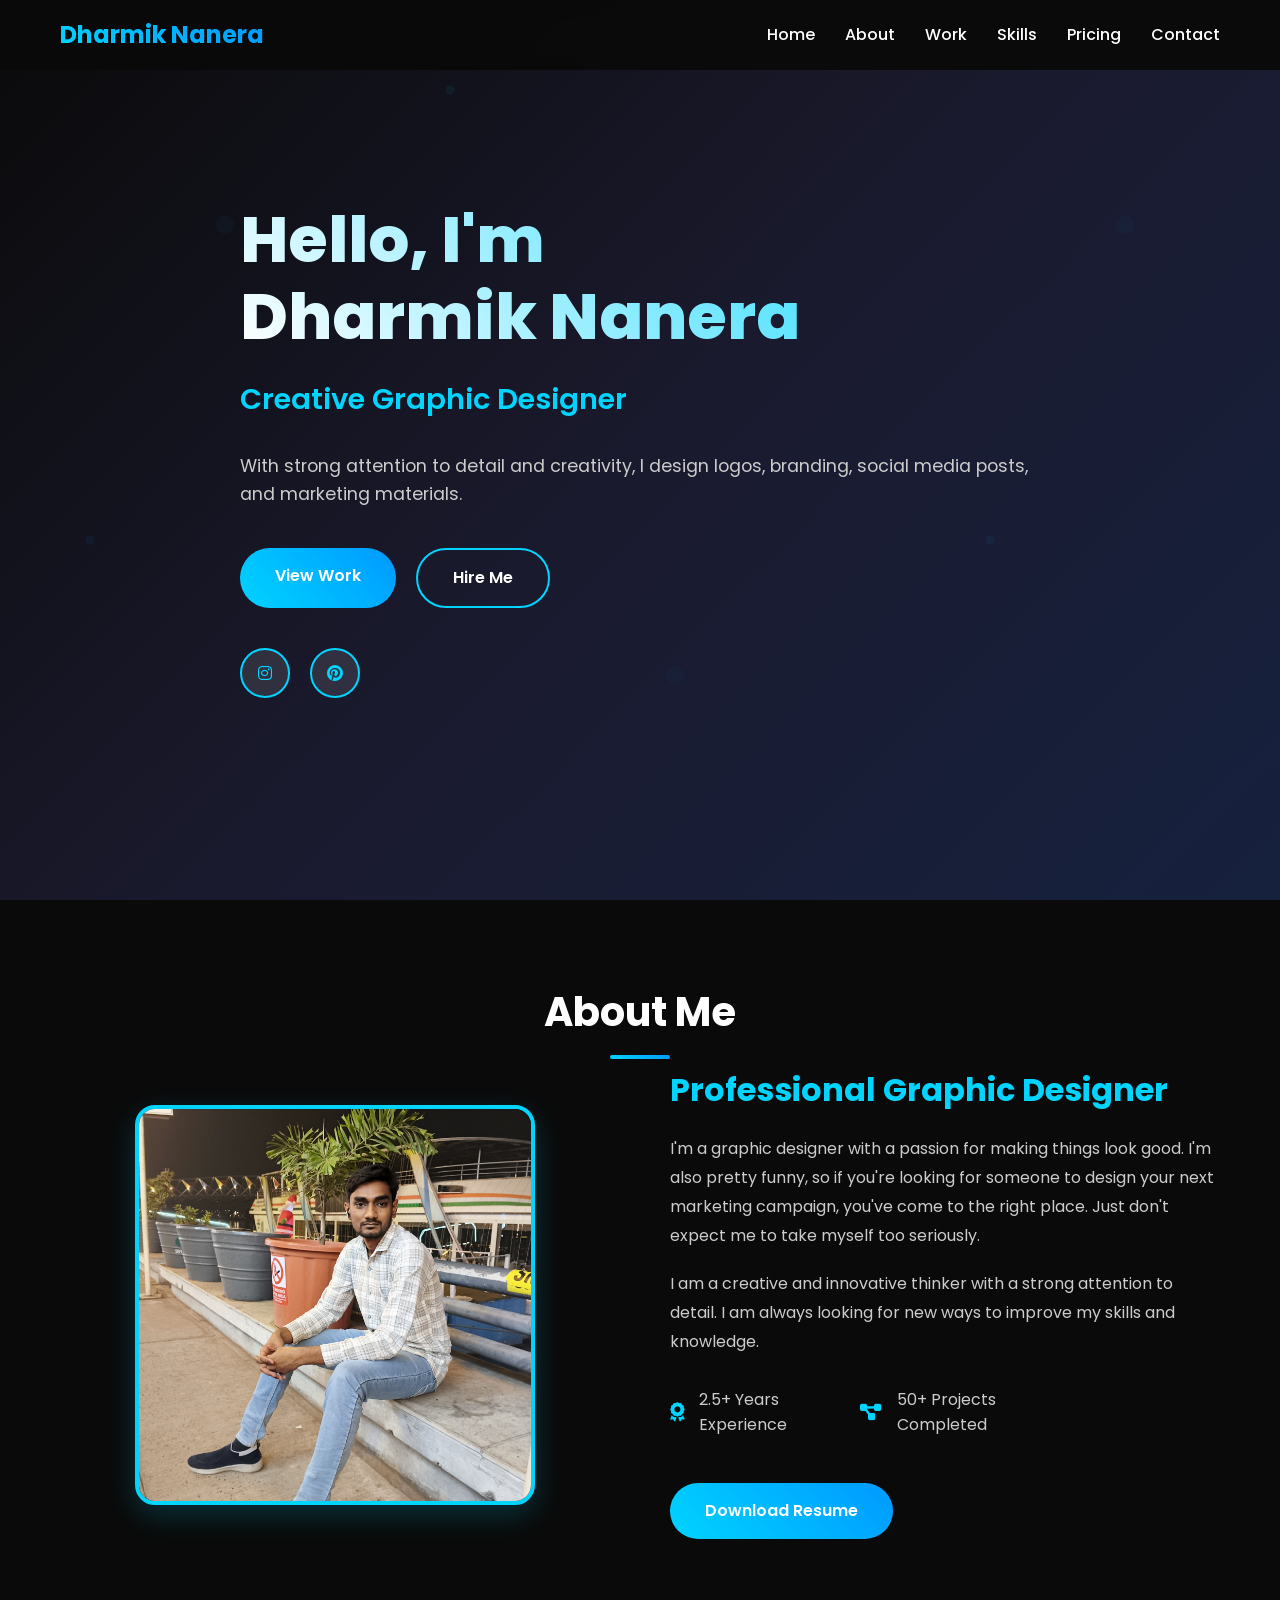
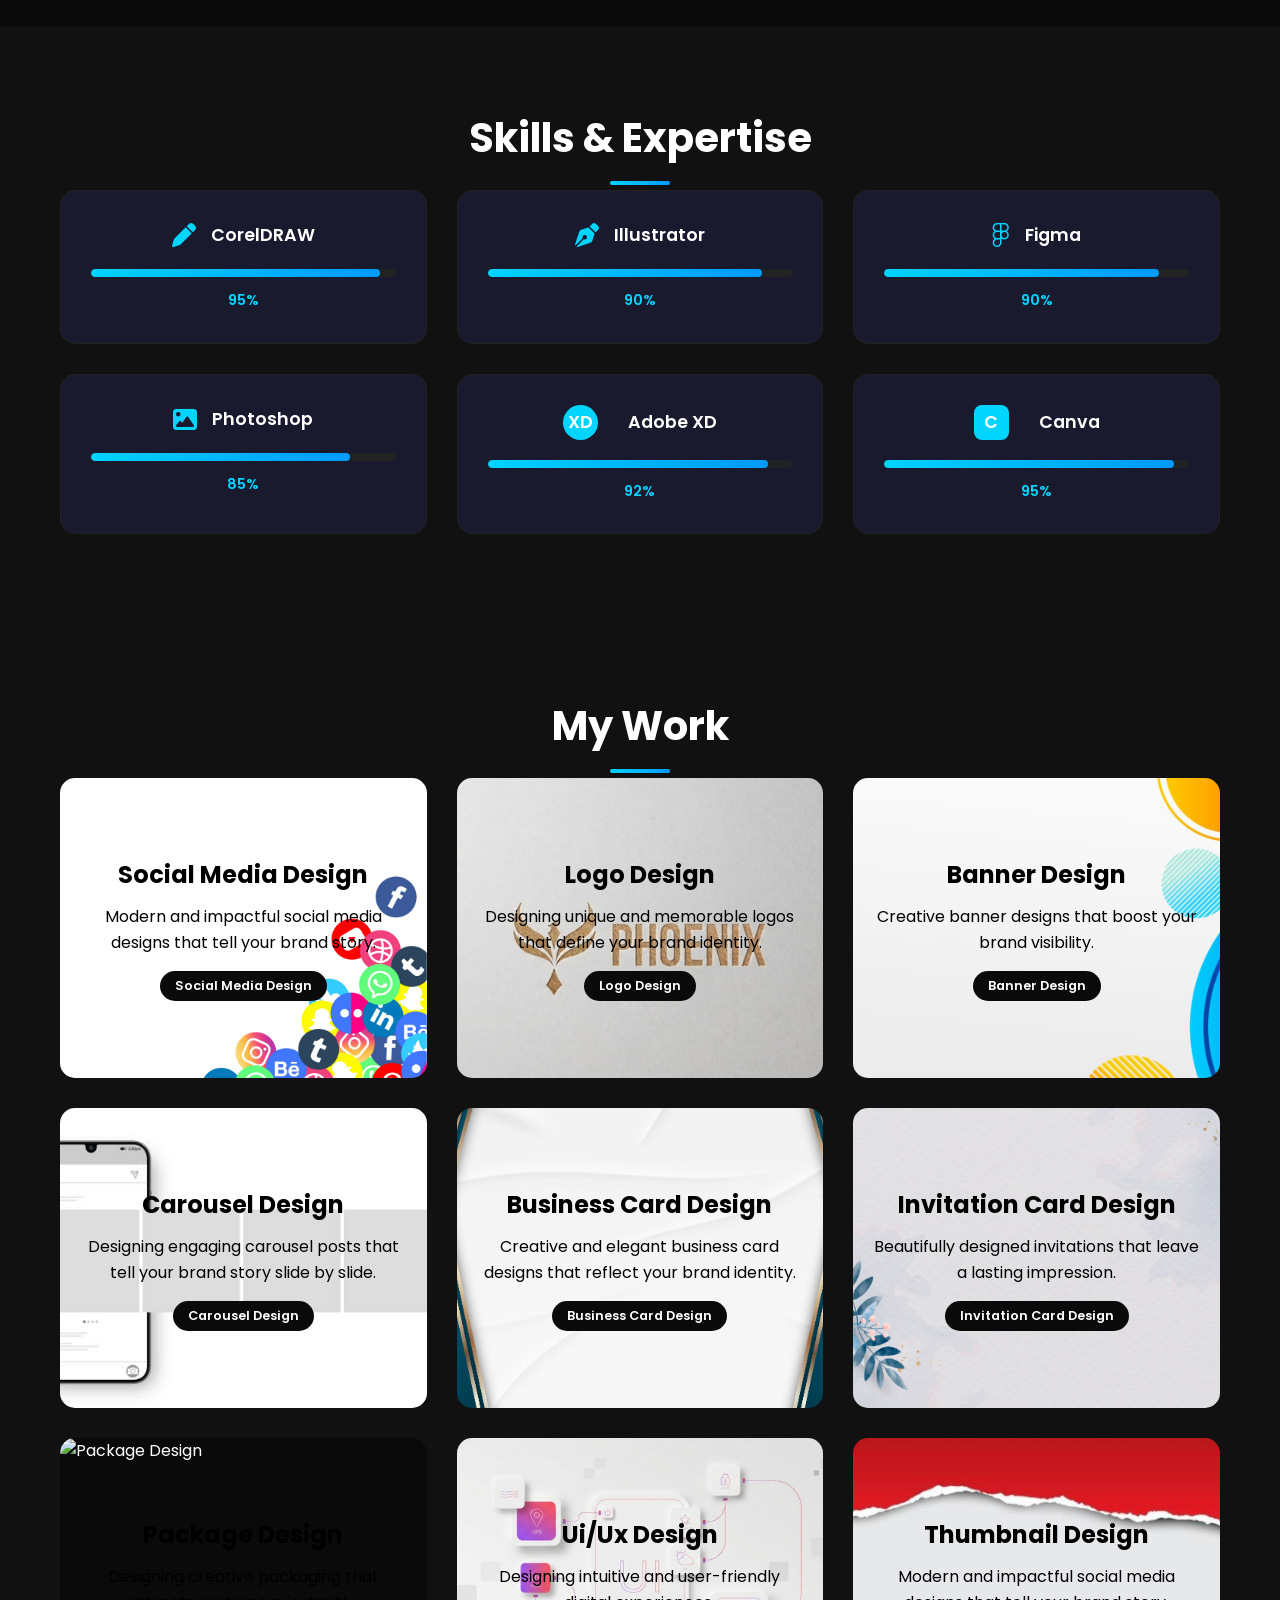
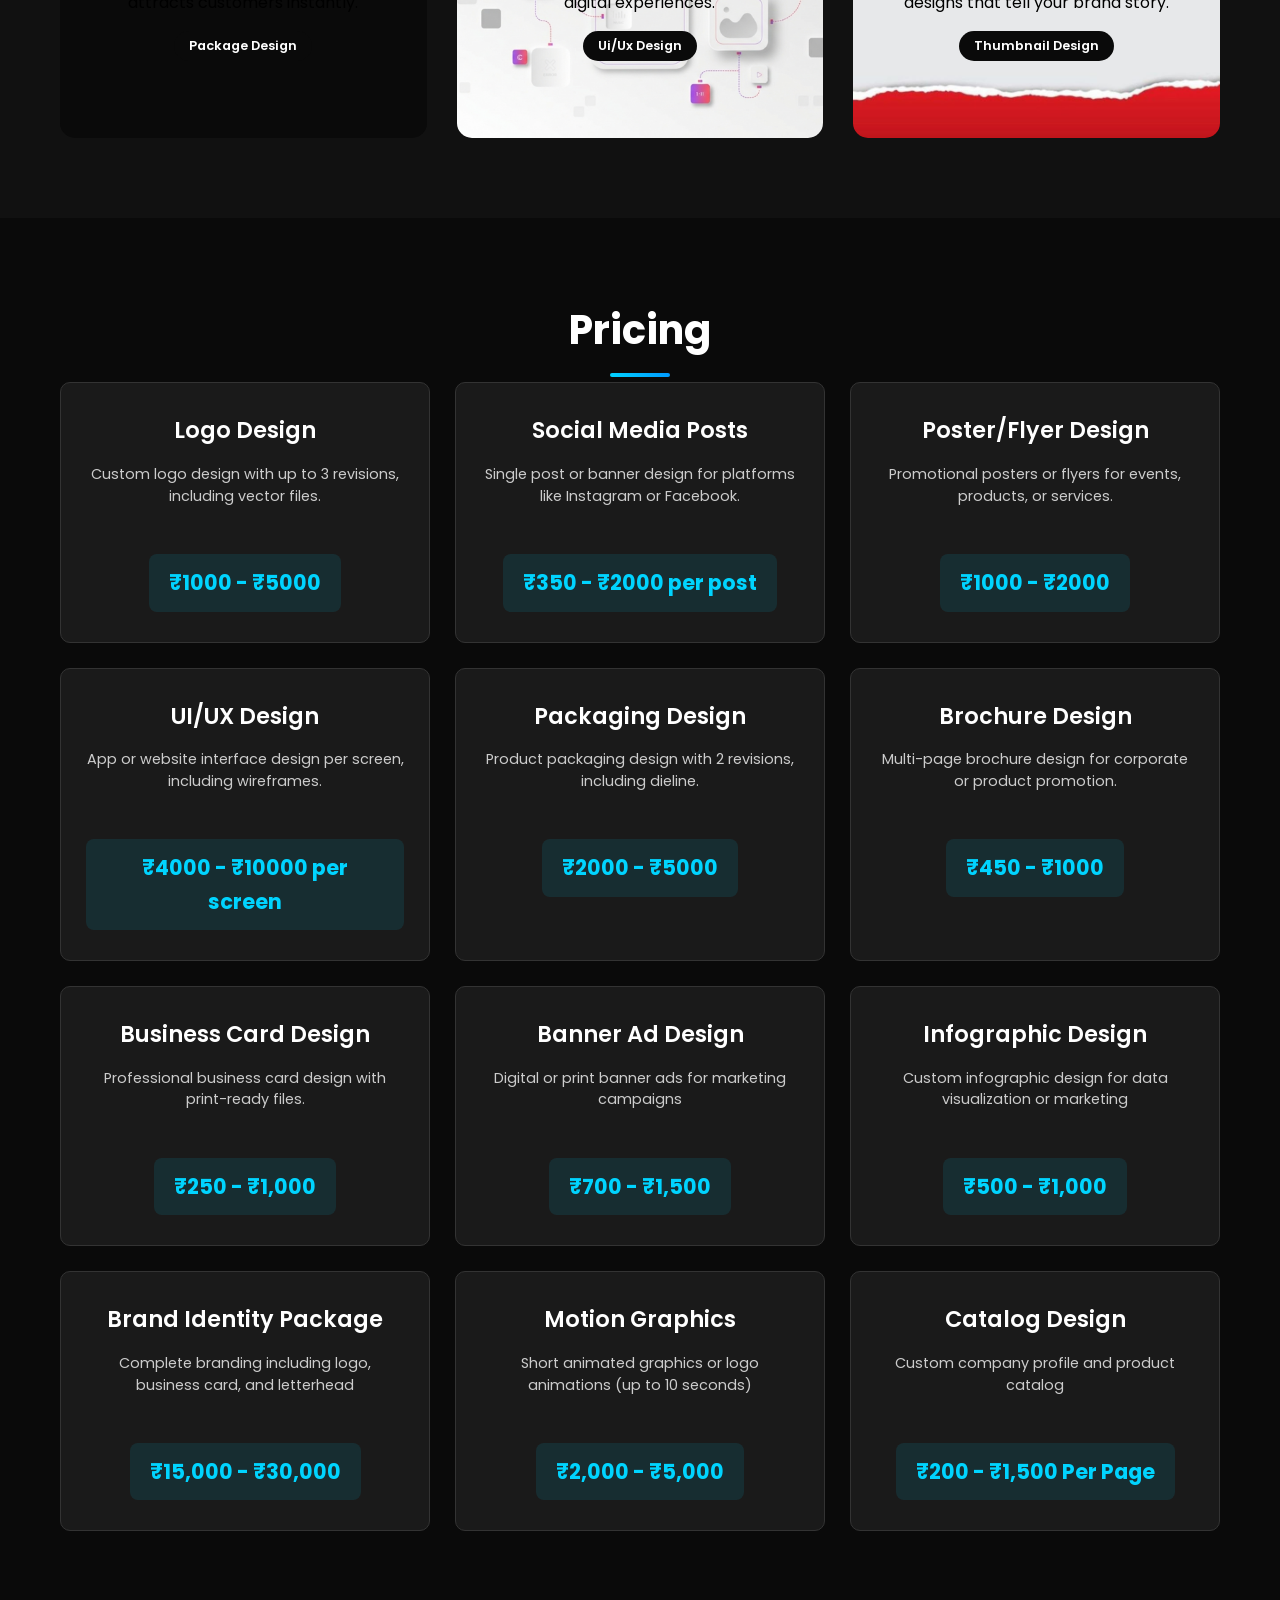
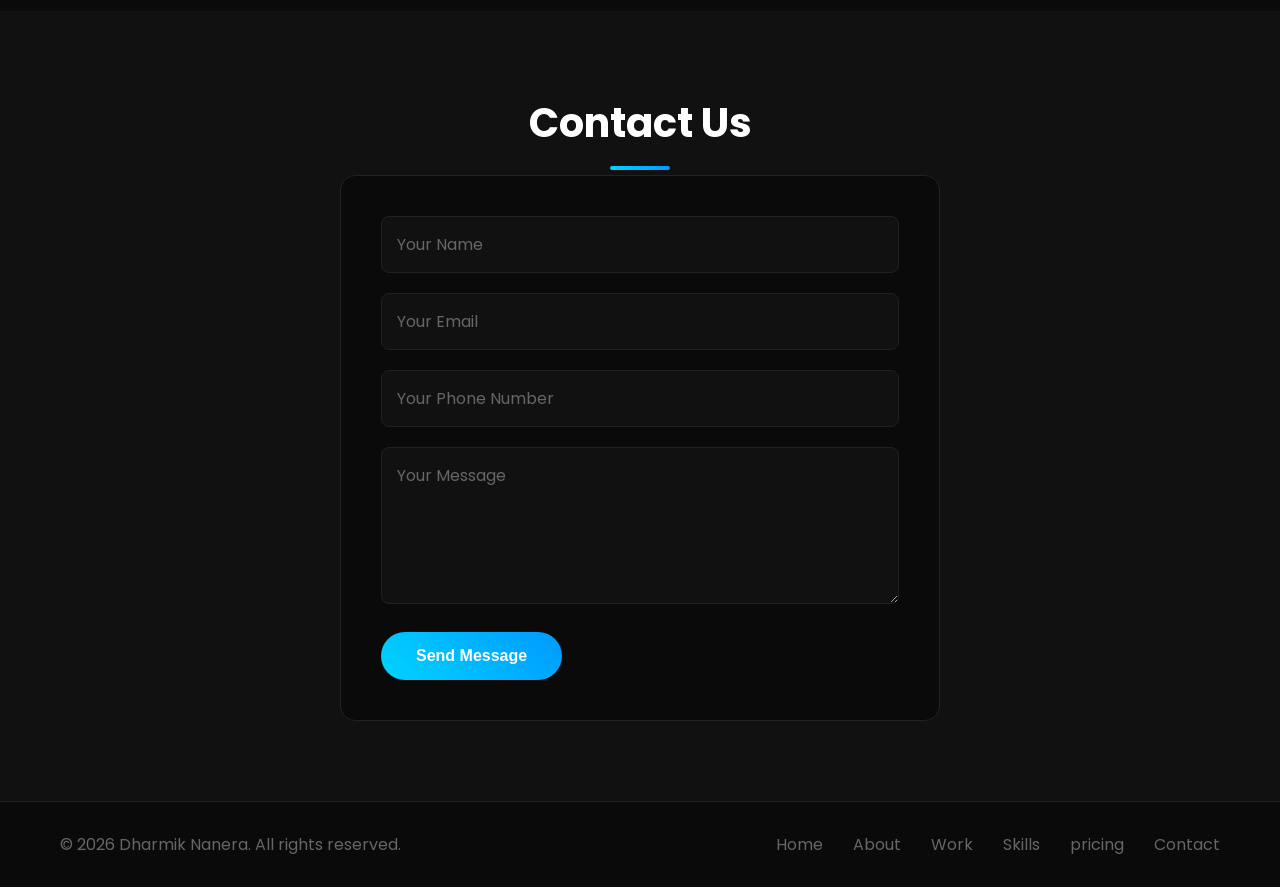
==== commit e1235784: "update portfolio project" ====
--- a/index.html
+++ b/index.html
@@ -88,14 +88,14 @@
                     <div class="about-info">
                         <div class="info-item">
                             <i class="fas fa-award"></i>
-                            <span>2+ Years Experience</span>
+                            <span>2.5+ Years Experience</span>
                         </div>
                         <div class="info-item">
                             <i class="fas fa-project-diagram"></i>
                             <span>50+ Projects Completed</span>
                         </div>
                     </div>
-                    <a href="c:\Users\Dharmik\Downloads\Dharmik cv.pdf (1).pdf" class="btn btn-primary">Download Resume</a>
+                    <a href="https://in.docworkspace.com/d/sIJaE9ODNAqmir80G?sa=601.1074" class="btn btn-primary">Download Resume</a>
                 </div>
             </div>
         </div>
